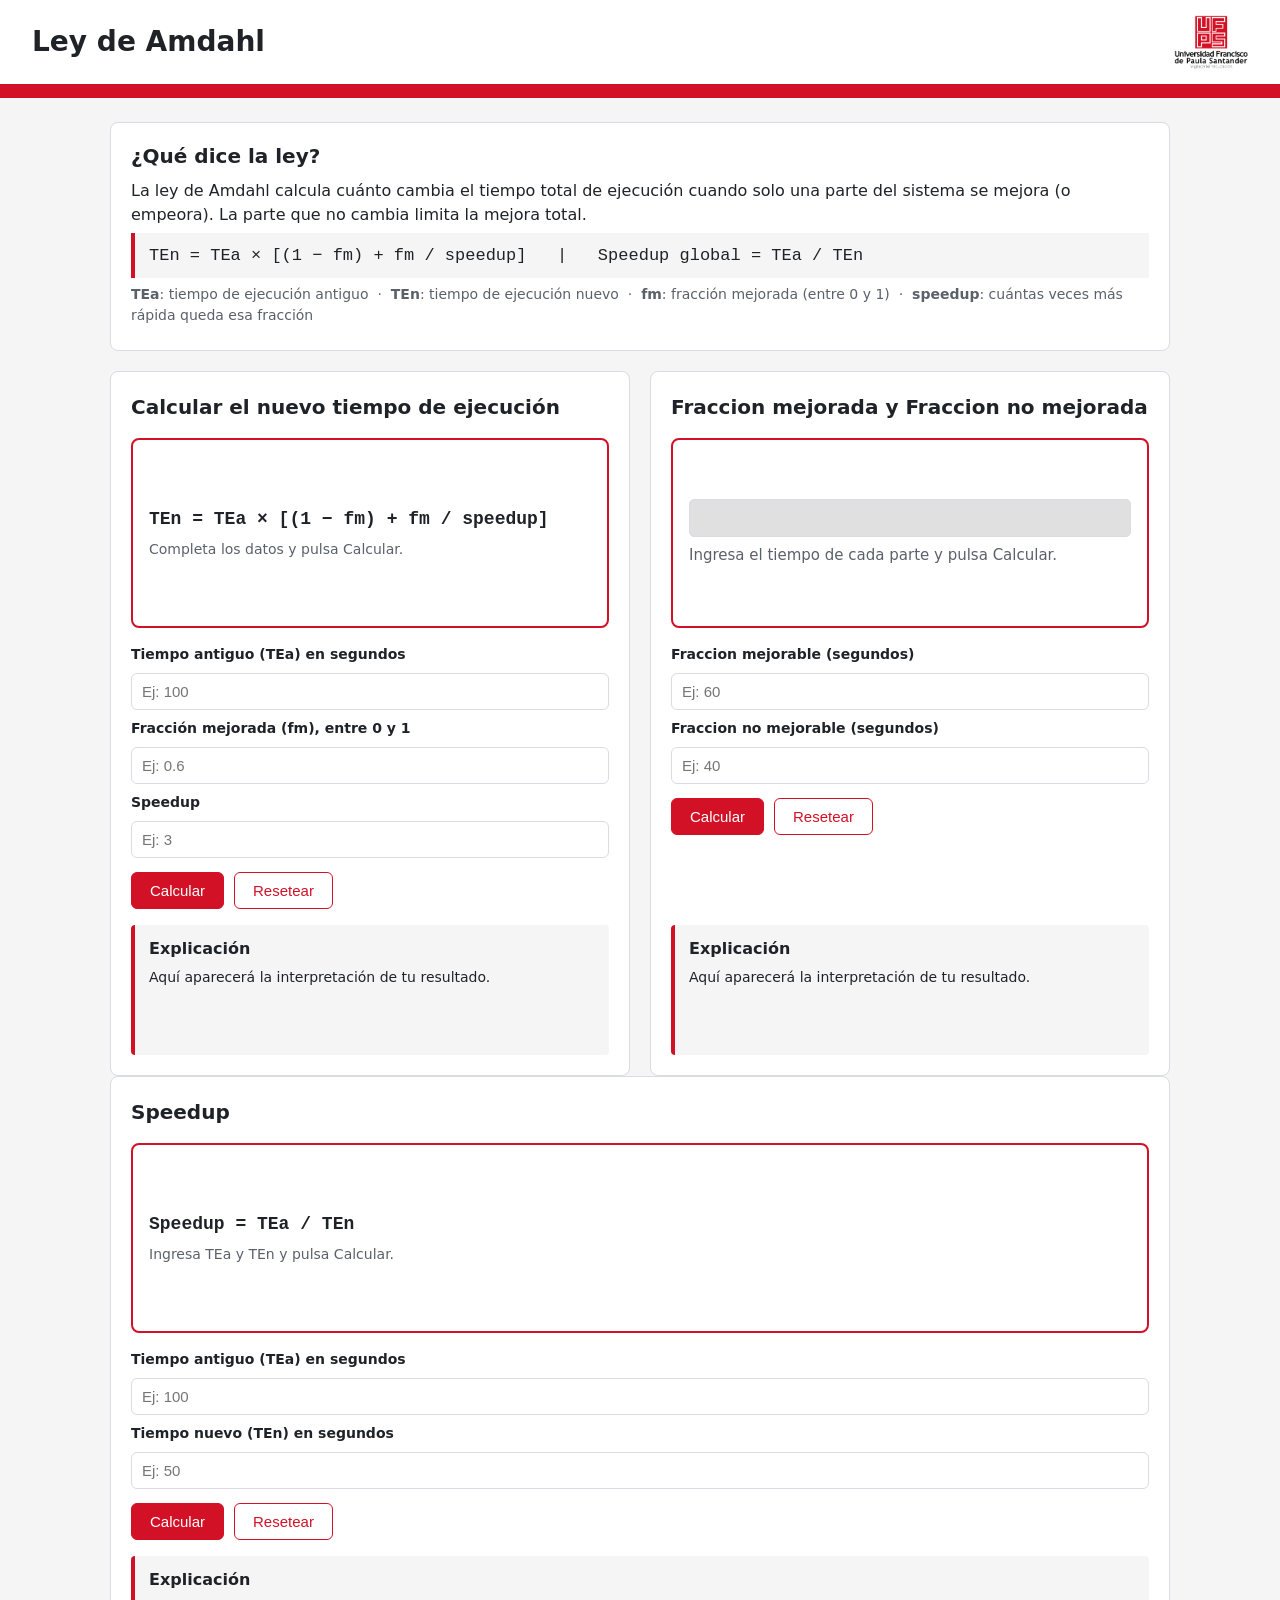
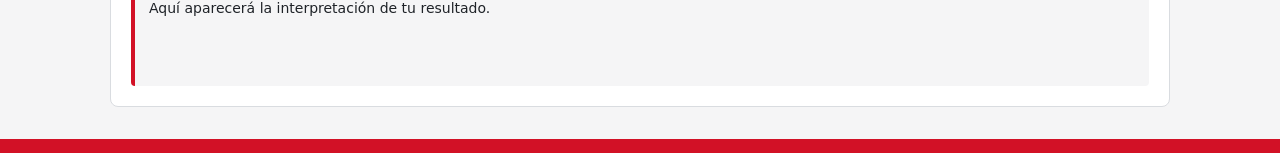
==== index.html @ 2c23c14c "Simulador" ====
<!DOCTYPE html>
<html lang="es">
<head>
    <meta charset="UTF-8">
    <meta name="viewport" content="width=device-width, initial-scale=1.0">
    <title>Ley de Amdahl</title>
    <link rel="stylesheet" href="style.css">
</head>
<body>
    <header id="header-ley">
        <h1>Ley de Amdahl</h1>
        <img src="logo.png" alt="Logo" id="logo" onerror="this.style.display='none'">
    </header>

    <div class="franja"></div>

    <main>
        <section id="seccion-explicacion">
            <h2>¿Qué dice la ley?</h2>
            <p>
                La ley de Amdahl calcula cuánto cambia el tiempo total de ejecución cuando
                solo una parte del sistema se mejora (o empeora). La parte que no cambia
                limita la mejora total.
            </p>
            <p class="formula-general">
                TEn = TEa × [(1 − fm) + fm / speedup] &nbsp;&nbsp;|&nbsp;&nbsp; Speedup global = TEa / TEn
            </p>
            <p class="leyenda">
                <b>TEa</b>: tiempo de ejecución antiguo &nbsp;·&nbsp;
                <b>TEn</b>: tiempo de ejecución nuevo &nbsp;·&nbsp;
                <b>fm</b>: fracción mejorada (entre 0 y 1) &nbsp;·&nbsp;
                <b>speedup</b>: cuántas veces más rápida queda esa fracción
            </p>
        </section>

        <section id="seccion-partes">
            <div id="seccion-unica-mejora" class="bloque">
                <h2>Calcular el nuevo tiempo de ejecución</h2>

                <div id="caja-1-mejora" class="caja-resultado">
                    <div class="formula">TEn = TEa × [(1 − fm) + fm / speedup]</div>
                    <div class="vacio">Completa los datos y pulsa Calcular.</div>
                </div>

                <form id="formulario-1-mejora" class="formulario">
                    <label for="input-ta-1-mejora">Tiempo antiguo (TEa) en segundos</label>
                    <input type="text" id="input-ta-1-mejora" inputmode="decimal" placeholder="Ej: 100">

                    <label for="input-fm-1-mejora">Fracción mejorada (fm), entre 0 y 1</label>
                    <input type="text" id="input-fm-1-mejora" inputmode="decimal" placeholder="Ej: 0.6">

                    <label for="input-speedup-1-mejora">Speedup</label>
                    <input type="text" id="input-speedup-1-mejora" inputmode="decimal" placeholder="Ej: 3">

                    <div class="botones">
                        <button type="submit" id="boton-enviar-1-mejora">Calcular</button>
                        <button type="reset" id="boton-reset-1-mejora" class="secundario">Resetear</button>
                    </div>
                </form>

                <div class="explicacion" id="explicacion-1-mejora">
                    <h3>Explicación</h3>
                    <p>Aquí aparecerá la interpretación de tu resultado.</p>
                </div>
            </div>

            
            <div id="seccion-multiple-mejora" class="bloque">
                <h2>Fraccion mejorada y Fraccion no mejorada </h2>

                <div id="caja-multiple-mejora" class="caja-resultado">
                    <div id="barra-total"></div>
                    <div id="texto-resultado" class="vacio">Ingresa el tiempo de cada parte y pulsa Calcular.</div>
                </div>

                <form id="formulario-multiple-mejora" class="formulario">
                    <label for="input-mejorable">Fraccion mejorable (segundos)</label>
                    <input type="text" id="input-mejorable" inputmode="decimal" placeholder="Ej: 60">

                    <label for="input-no-mejorable">Fraccion no mejorable (segundos)</label>
                    <input type="text" id="input-no-mejorable" inputmode="decimal" placeholder="Ej: 40">

                    <div class="botones">
                        <button type="submit" id="boton-enviar-multiple-mejora">Calcular</button>
                        <button type="reset" id="boton-reset-multiple-mejora" class="secundario">Resetear</button>
                    </div>
                </form>

                <div class="explicacion" id="explicacion-multiple-mejora">
                    <h3>Explicación</h3>
                    <p>Aquí aparecerá la interpretación de tu resultado.</p>
                </div>
            </div>
        </section>

    <div id="seccion-speedup" class="bloque">
        <h2>Speedup</h2>

        <div id="caja-speedup" class="caja-resultado">
            <div class="formula">Speedup = TEa / TEn</div>
            <div class="vacio">Ingresa TEa y TEn y pulsa Calcular.</div>
        </div>

        <form id="formulario-speedup" class="formulario">
            <label for="input-ta-speedup">Tiempo antiguo (TEa) en segundos</label>
            <input type="text" id="input-ta-speedup" inputmode="decimal" placeholder="Ej: 100">

            <label for="input-ten-speedup">Tiempo nuevo (TEn) en segundos</label>
            <input type="text" id="input-ten-speedup" inputmode="decimal" placeholder="Ej: 50">

            <div class="botones">
                <button type="submit" id="boton-enviar-speedup">Calcular</button>
                <button type="reset" id="boton-reset-speedup" class="secundario">Resetear</button>
            </div>
        </form>

        <div class="explicacion" id="explicacion-speedup">
            <h3>Explicación</h3>
            <p>Aquí aparecerá la interpretación de tu resultado.</p>
        </div>
    </div>

    </main>

    <div class="franja"></div>

    <script src="code.js"></script>
</body>
</html>
---- style.css ----
:root {
    --rojo: #D21126;
    --texto: #1f2328;
    --texto-suave: #5b616a;
    --borde: #d9dce0;
    --fondo: #f5f5f6;
    --mejorable: #2e7d32;
}

* {
    box-sizing: border-box;
}

body {
    margin: 0;
    font-family: "Segoe UI", system-ui, -apple-system, Arial, sans-serif;
    color: var(--texto);
    background: var(--fondo);
    line-height: 1.5;
}


#header-ley {
    display: flex;
    justify-content: space-between;
    align-items: center;
    padding: 14px 32px;
    background: #fff;
}

#header-ley h1 {
    margin: 0;
    font-size: 28px;
}

#logo {
    max-height: 56px;
    width: auto;
}

.franja {
    height: 14px;
    background-color: var(--rojo); 
}


main {
    max-width: 1100px;
    margin: 0 auto;
    padding: 24px 20px 32px;
}

#seccion-explicacion {
    background: #fff;
    border: 1px solid var(--borde);
    border-radius: 8px;
    padding: 18px 20px;
    margin-bottom: 20px;
}

#seccion-explicacion h2 {
    margin: 0 0 8px;
    font-size: 20px;
}

#seccion-explicacion p {
    margin: 6px 0;
}

.formula-general {
    font-family: Consolas, "Courier New", monospace;
    font-size: 17px;
    background: var(--fondo);
    padding: 10px 14px;
    border-left: 4px solid var(--rojo);
}

.leyenda {
    font-size: 14px;
    color: var(--texto-suave);
}


#seccion-partes {
    display: grid;
    grid-template-columns: 1fr 1fr; 
    gap: 20px;
    align-items: stretch;          
}

.bloque {
    display: flex;
    flex-direction: column;
    gap: 16px;
    background: #fff;
    border: 1px solid var(--borde);
    border-radius: 8px;
    padding: 20px;
}

.bloque h2 {
    margin: 0;
    font-size: 20px;
}


.caja-resultado {
    min-height: 190px;
    background: #fff;
    border: 2px solid var(--rojo);
    border-radius: 8px;
    padding: 14px 16px;
    display: flex;
    flex-direction: column;
    justify-content: center;
    gap: 6px;
    font-family: Consolas, "Courier New", monospace;
}

.caja-resultado .formula {
    font-size: 18px;
    font-weight: bold;
}

.caja-resultado .sustitucion {
    font-size: 15px;
    color: var(--texto-suave);
}

.caja-resultado .vacio {
    font-family: "Segoe UI", system-ui, Arial, sans-serif;
    font-size: 14px;
    color: var(--texto-suave);
}

.caja-resultado .error {
    font-family: "Segoe UI", system-ui, Arial, sans-serif;
    font-size: 15px;
    color: var(--rojo);
    font-weight: bold;
}

.resultado-final {
    margin-top: 8px;
    padding: 10px 14px;
    background: var(--rojo);
    color: #fff;
    border-radius: 6px;
    display: flex;
    justify-content: space-between;
    align-items: baseline;
    gap: 10px;
    font-family: "Segoe UI", system-ui, Arial, sans-serif;
}

.resultado-final span {
    font-size: 14px;
}

.resultado-final strong {
    font-size: 26px;
}


#barra-total {
    width: 100%;
    height: 38px;
    display: flex;
    border-radius: 5px;
    overflow: hidden;
    border: 1px solid var(--borde);
    background: #e0e0e0;
}

#barra-total div {
    display: flex;
    align-items: center;
    justify-content: center;
    color: #fff;
    font-family: "Segoe UI", system-ui, Arial, sans-serif;
    font-size: 13px;
    white-space: nowrap;
    overflow: hidden;
}

.seg-mejorable { background: var(--mejorable); }
.seg-no-mejorable { background: var(--rojo); }

#texto-resultado {
    font-size: 15px;
    line-height: 1.6;
}
.formulario {
    display: flex;
    flex-direction: column;
    gap: 8px;
}

.formulario label {
    font-size: 14px;
    font-weight: 600;
}

.formulario input {
    padding: 9px 10px;
    border: 1px solid var(--borde);
    border-radius: 6px;
    font-size: 15px;
}

.formulario input:focus {
    outline: 2px solid var(--rojo);
    outline-offset: 1px;
}

.botones {
    display: flex;
    gap: 10px;
    margin-top: 6px;
}

button {
    padding: 9px 18px;
    border: 1px solid var(--rojo);
    border-radius: 6px;
    background: var(--rojo);
    color: #fff;
    font-size: 15px;
    cursor: pointer;
}

button.secundario {
    background: #fff;
    color: var(--rojo);
}

button:hover {
    filter: brightness(0.92);
}


.explicacion {
    margin-top: auto;               /* se pega al fondo: ambos bloques quedan alineados */
    min-height: 130px;
    background: var(--fondo);
    border-left: 4px solid var(--rojo);
    border-radius: 4px;
    padding: 12px 14px;
}

.explicacion h3 {
    margin: 0 0 6px;
    font-size: 16px;
}

.explicacion p {
    margin: 4px 0;
    font-size: 14px;
}

@media (max-width: 800px) {
    #seccion-partes {
        grid-template-columns: 1fr;
    }
    #header-ley {
        padding: 12px 16px;
    }
}
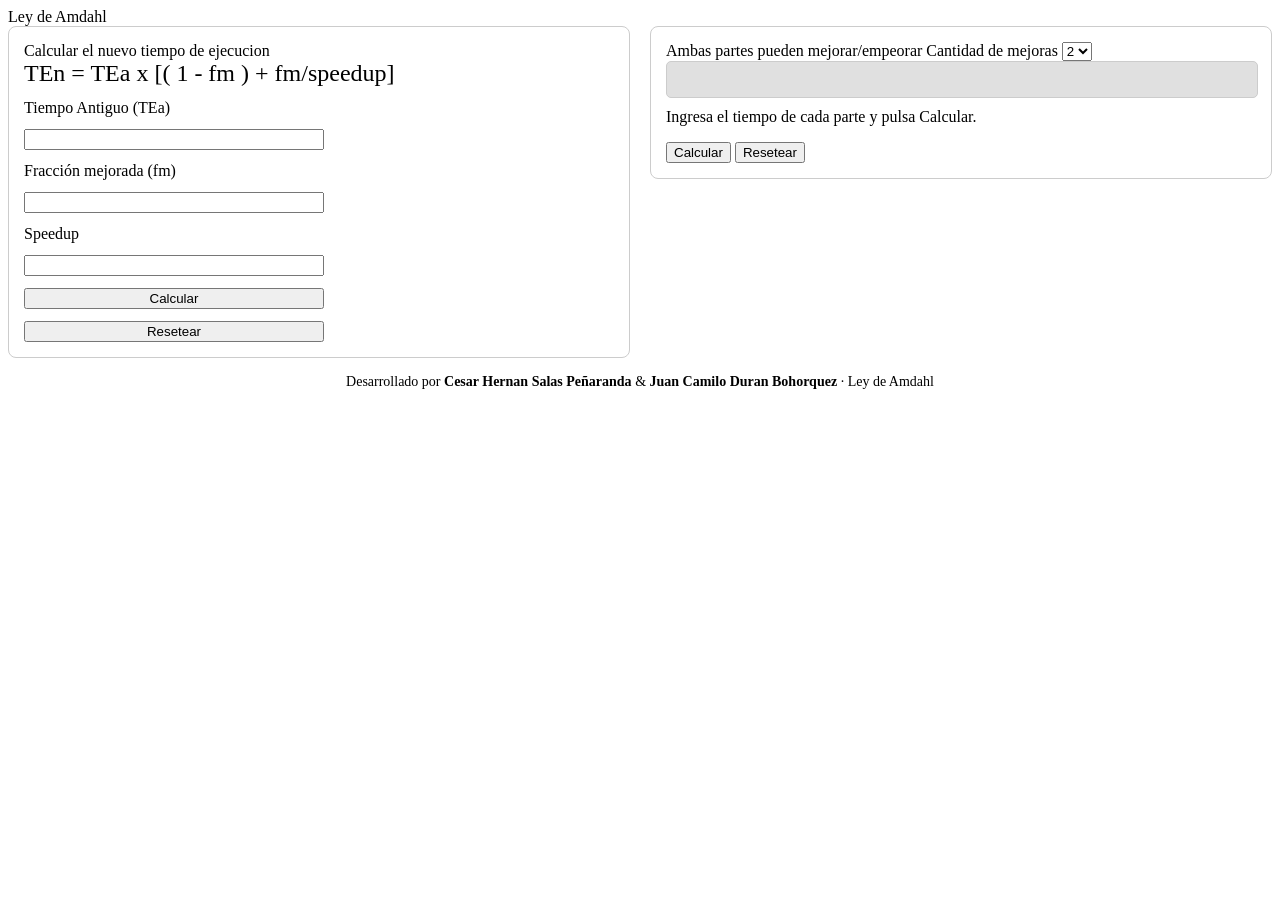
==== commit 570ccf43: "actualizar index.html" ====
--- a/index.html
+++ b/index.html
@@ -1,129 +1,57 @@
-<!DOCTYPE html>
-<html lang="es">
-<head>
-    <meta charset="UTF-8">
-    <meta name="viewport" content="width=device-width, initial-scale=1.0">
-    <title>Ley de Amdahl</title>
-    <link rel="stylesheet" href="style.css">
-</head>
-<body>
-    <header id="header-ley">
-        <h1>Ley de Amdahl</h1>
-        <img src="logo.png" alt="Logo" id="logo" onerror="this.style.display='none'">
-    </header>
-
-    <div class="franja"></div>
-
-    <main>
-        <section id="seccion-explicacion">
-            <h2>¿Qué dice la ley?</h2>
-            <p>
-                La ley de Amdahl calcula cuánto cambia el tiempo total de ejecución cuando
-                solo una parte del sistema se mejora (o empeora). La parte que no cambia
-                limita la mejora total.
-            </p>
-            <p class="formula-general">
-                TEn = TEa × [(1 − fm) + fm / speedup] &nbsp;&nbsp;|&nbsp;&nbsp; Speedup global = TEa / TEn
-            </p>
-            <p class="leyenda">
-                <b>TEa</b>: tiempo de ejecución antiguo &nbsp;·&nbsp;
-                <b>TEn</b>: tiempo de ejecución nuevo &nbsp;·&nbsp;
-                <b>fm</b>: fracción mejorada (entre 0 y 1) &nbsp;·&nbsp;
-                <b>speedup</b>: cuántas veces más rápida queda esa fracción
-            </p>
-        </section>
-
-        <section id="seccion-partes">
-            <div id="seccion-unica-mejora" class="bloque">
-                <h2>Calcular el nuevo tiempo de ejecución</h2>
-
-                <div id="caja-1-mejora" class="caja-resultado">
-                    <div class="formula">TEn = TEa × [(1 − fm) + fm / speedup]</div>
-                    <div class="vacio">Completa los datos y pulsa Calcular.</div>
-                </div>
-
-                <form id="formulario-1-mejora" class="formulario">
-                    <label for="input-ta-1-mejora">Tiempo antiguo (TEa) en segundos</label>
-                    <input type="text" id="input-ta-1-mejora" inputmode="decimal" placeholder="Ej: 100">
-
-                    <label for="input-fm-1-mejora">Fracción mejorada (fm), entre 0 y 1</label>
-                    <input type="text" id="input-fm-1-mejora" inputmode="decimal" placeholder="Ej: 0.6">
-
-                    <label for="input-speedup-1-mejora">Speedup</label>
-                    <input type="text" id="input-speedup-1-mejora" inputmode="decimal" placeholder="Ej: 3">
-
-                    <div class="botones">
-                        <button type="submit" id="boton-enviar-1-mejora">Calcular</button>
-                        <button type="reset" id="boton-reset-1-mejora" class="secundario">Resetear</button>
-                    </div>
-                </form>
-
-                <div class="explicacion" id="explicacion-1-mejora">
-                    <h3>Explicación</h3>
-                    <p>Aquí aparecerá la interpretación de tu resultado.</p>
-                </div>
-            </div>
-
-            
-            <div id="seccion-multiple-mejora" class="bloque">
-                <h2>Fraccion mejorada y Fraccion no mejorada </h2>
-
-                <div id="caja-multiple-mejora" class="caja-resultado">
-                    <div id="barra-total"></div>
-                    <div id="texto-resultado" class="vacio">Ingresa el tiempo de cada parte y pulsa Calcular.</div>
-                </div>
-
-                <form id="formulario-multiple-mejora" class="formulario">
-                    <label for="input-mejorable">Fraccion mejorable (segundos)</label>
-                    <input type="text" id="input-mejorable" inputmode="decimal" placeholder="Ej: 60">
-
-                    <label for="input-no-mejorable">Fraccion no mejorable (segundos)</label>
-                    <input type="text" id="input-no-mejorable" inputmode="decimal" placeholder="Ej: 40">
-
-                    <div class="botones">
-                        <button type="submit" id="boton-enviar-multiple-mejora">Calcular</button>
-                        <button type="reset" id="boton-reset-multiple-mejora" class="secundario">Resetear</button>
-                    </div>
-                </form>
-
-                <div class="explicacion" id="explicacion-multiple-mejora">
-                    <h3>Explicación</h3>
-                    <p>Aquí aparecerá la interpretación de tu resultado.</p>
-                </div>
-            </div>
-        </section>
-
-    <div id="seccion-speedup" class="bloque">
-        <h2>Speedup</h2>
-
-        <div id="caja-speedup" class="caja-resultado">
-            <div class="formula">Speedup = TEa / TEn</div>
-            <div class="vacio">Ingresa TEa y TEn y pulsa Calcular.</div>
-        </div>
-
-        <form id="formulario-speedup" class="formulario">
-            <label for="input-ta-speedup">Tiempo antiguo (TEa) en segundos</label>
-            <input type="text" id="input-ta-speedup" inputmode="decimal" placeholder="Ej: 100">
-
-            <label for="input-ten-speedup">Tiempo nuevo (TEn) en segundos</label>
-            <input type="text" id="input-ten-speedup" inputmode="decimal" placeholder="Ej: 50">
-
-            <div class="botones">
-                <button type="submit" id="boton-enviar-speedup">Calcular</button>
-                <button type="reset" id="boton-reset-speedup" class="secundario">Resetear</button>
-            </div>
-        </form>
-
-        <div class="explicacion" id="explicacion-speedup">
-            <h3>Explicación</h3>
-            <p>Aquí aparecerá la interpretación de tu resultado.</p>
-        </div>
-    </div>
-
-    </main>
-
-    <div class="franja"></div>
-
-    <script src="code.js"></script>
-</body>
-</html>
+<!DOCTYPE html>
+<html lang="en">
+<head>
+    <meta charset="UTF-8">
+    <meta name="viewport" content="width=device-width, initial-scale=1.0">
+    <title>Ley de Amdhal</title>
+    <link rel="stylesheet" href="style.css"></link>
+</head>
+<body>
+    <header id="header-ley"> Ley de Amdahl</header>
+    <section id="banner" style="background-color: #D21116">
+    </section>
+        <div>
+        </div>
+        
+    <section id="seccion-partes">
+        <div id="seccion-unica-mejora"> Calcular el nuevo tiempo de ejecucion 
+            <div id="caja-1-mejora" style="font-size: 24px"> TEn = TEa x [( 1 - fm ) + fm/speedup]</div>
+            <form id="formulario-1-mejora">
+                <div> </div>
+                <label> Tiempo Antiguo (TEa)</label>
+                <input type="text" id="input-ta-1-mejora">
+                <label> Fracción mejorada (fm)</label>
+                <input type="text" id="input-fm-1-mejora">
+                <label> Speedup</label>
+                <input type="text" id="input-speedup-1-mejora">
+                <button type="submit" id="boton-enviar-1-mejora">Calcular</button>
+                <button type="reset" id="boton-reset-1-mejora">Resetear</button>
+            </form>
+        </div>
+        <div id="seccion-multiple-mejora"> Ambas partes pueden mejorar/empeorar
+            <label for="selector-mejora"> Cantidad de mejoras
+            <select id="selector-mejora">
+                <option value="2">2</option>
+                <option value="3">3</option>
+                <option value="4">4</option>
+            </select>
+
+            <div id="caja-multiple-mejora">
+                
+            <div id="barra-total" style="width: 100%; height: 35px; background-color: #e0e0e0; display: flex; border-radius: 5px; overflow: hidden; border: 1px solid #ccc;"> 
+            </div>
+            <p id="texto-resultado" style="margin-top: 10px;"></p>
+            </div>
+            <form id="formulario-multiple-mejora">
+                <div id="contenedor-elecciones"></div>
+                <button type="submit" id="boton-enviar-multiple-mejora">Calcular</button>
+                <button type="reset" id="boton-reset-multiple-mejora">Resetear</button>
+            </form>
+        </div>
+    </section>
+    <footer id="footer-autor">
+    Desarrollado por <b>Cesar Hernan Salas Peñaranda</b> & <b>Juan Camilo Duran Bohorquez</b> · Ley de Amdahl
+    </footer>
+     <script src="code.js"> </script>
+</body>
+</html>
--- a/style.css
+++ b/style.css
@@ -1,268 +1,29 @@
-:root {
-    --rojo: #D21126;
-    --texto: #1f2328;
-    --texto-suave: #5b616a;
-    --borde: #d9dce0;
-    --fondo: #f5f5f6;
-    --mejorable: #2e7d32;
-}
-
-* {
-    box-sizing: border-box;
-}
-
-body {
-    margin: 0;
-    font-family: "Segoe UI", system-ui, -apple-system, Arial, sans-serif;
-    color: var(--texto);
-    background: var(--fondo);
-    line-height: 1.5;
-}
-
-
-#header-ley {
-    display: flex;
-    justify-content: space-between;
-    align-items: center;
-    padding: 14px 32px;
-    background: #fff;
-}
-
-#header-ley h1 {
-    margin: 0;
-    font-size: 28px;
-}
-
-#logo {
-    max-height: 56px;
-    width: auto;
-}
-
-.franja {
-    height: 14px;
-    background-color: var(--rojo); 
-}
-
-
-main {
-    max-width: 1100px;
-    margin: 0 auto;
-    padding: 24px 20px 32px;
-}
-
-#seccion-explicacion {
-    background: #fff;
-    border: 1px solid var(--borde);
-    border-radius: 8px;
-    padding: 18px 20px;
-    margin-bottom: 20px;
-}
-
-#seccion-explicacion h2 {
-    margin: 0 0 8px;
-    font-size: 20px;
-}
-
-#seccion-explicacion p {
-    margin: 6px 0;
-}
-
-.formula-general {
-    font-family: Consolas, "Courier New", monospace;
-    font-size: 17px;
-    background: var(--fondo);
-    padding: 10px 14px;
-    border-left: 4px solid var(--rojo);
-}
-
-.leyenda {
-    font-size: 14px;
-    color: var(--texto-suave);
-}
-
-
-#seccion-partes {
-    display: grid;
-    grid-template-columns: 1fr 1fr; 
-    gap: 20px;
-    align-items: stretch;          
-}
-
-.bloque {
-    display: flex;
-    flex-direction: column;
-    gap: 16px;
-    background: #fff;
-    border: 1px solid var(--borde);
-    border-radius: 8px;
-    padding: 20px;
-}
-
-.bloque h2 {
-    margin: 0;
-    font-size: 20px;
-}
-
-
-.caja-resultado {
-    min-height: 190px;
-    background: #fff;
-    border: 2px solid var(--rojo);
-    border-radius: 8px;
-    padding: 14px 16px;
-    display: flex;
-    flex-direction: column;
-    justify-content: center;
-    gap: 6px;
-    font-family: Consolas, "Courier New", monospace;
-}
-
-.caja-resultado .formula {
-    font-size: 18px;
-    font-weight: bold;
-}
-
-.caja-resultado .sustitucion {
-    font-size: 15px;
-    color: var(--texto-suave);
-}
-
-.caja-resultado .vacio {
-    font-family: "Segoe UI", system-ui, Arial, sans-serif;
-    font-size: 14px;
-    color: var(--texto-suave);
-}
-
-.caja-resultado .error {
-    font-family: "Segoe UI", system-ui, Arial, sans-serif;
-    font-size: 15px;
-    color: var(--rojo);
-    font-weight: bold;
-}
-
-.resultado-final {
-    margin-top: 8px;
-    padding: 10px 14px;
-    background: var(--rojo);
-    color: #fff;
-    border-radius: 6px;
-    display: flex;
-    justify-content: space-between;
-    align-items: baseline;
-    gap: 10px;
-    font-family: "Segoe UI", system-ui, Arial, sans-serif;
-}
-
-.resultado-final span {
-    font-size: 14px;
-}
-
-.resultado-final strong {
-    font-size: 26px;
-}
-
-
-#barra-total {
-    width: 100%;
-    height: 38px;
-    display: flex;
-    border-radius: 5px;
-    overflow: hidden;
-    border: 1px solid var(--borde);
-    background: #e0e0e0;
-}
-
-#barra-total div {
-    display: flex;
-    align-items: center;
-    justify-content: center;
-    color: #fff;
-    font-family: "Segoe UI", system-ui, Arial, sans-serif;
-    font-size: 13px;
-    white-space: nowrap;
-    overflow: hidden;
-}
-
-.seg-mejorable { background: var(--mejorable); }
-.seg-no-mejorable { background: var(--rojo); }
-
-#texto-resultado {
-    font-size: 15px;
-    line-height: 1.6;
-}
-.formulario {
-    display: flex;
-    flex-direction: column;
-    gap: 8px;
-}
-
-.formulario label {
-    font-size: 14px;
-    font-weight: 600;
-}
-
-.formulario input {
-    padding: 9px 10px;
-    border: 1px solid var(--borde);
-    border-radius: 6px;
-    font-size: 15px;
-}
-
-.formulario input:focus {
-    outline: 2px solid var(--rojo);
-    outline-offset: 1px;
-}
-
-.botones {
-    display: flex;
-    gap: 10px;
-    margin-top: 6px;
-}
-
-button {
-    padding: 9px 18px;
-    border: 1px solid var(--rojo);
-    border-radius: 6px;
-    background: var(--rojo);
-    color: #fff;
-    font-size: 15px;
-    cursor: pointer;
-}
-
-button.secundario {
-    background: #fff;
-    color: var(--rojo);
-}
-
-button:hover {
-    filter: brightness(0.92);
-}
-
-
-.explicacion {
-    margin-top: auto;               /* se pega al fondo: ambos bloques quedan alineados */
-    min-height: 130px;
-    background: var(--fondo);
-    border-left: 4px solid var(--rojo);
-    border-radius: 4px;
-    padding: 12px 14px;
-}
-
-.explicacion h3 {
-    margin: 0 0 6px;
-    font-size: 16px;
-}
-
-.explicacion p {
-    margin: 4px 0;
-    font-size: 14px;
-}
-
-@media (max-width: 800px) {
-    #seccion-partes {
-        grid-template-columns: 1fr;
-    }
-    #header-ley {
-        padding: 12px 16px;
-    }
-}
+#seccion-partes {
+    display: flex;
+    gap: 20px;          
+    align-items: start; 
+}
+
+
+#seccion-unica-mejora, 
+#seccion-multiple-mejora {
+    flex: 1;            
+    padding: 15px;      
+    border: 1px solid #ccc;
+    border-radius: 8px; 
+}
+
+#formulario-1-mejora {
+    display: flex;
+    flex-direction: column; 
+    gap: 12px;              
+    max-width: 300px;    
+}
+
+#footer-autor {
+    text-align: center;
+    padding: 16px 20px;
+    background: #fff;
+    color: var(--texto-suave);
+    font-size: 14px;
+}
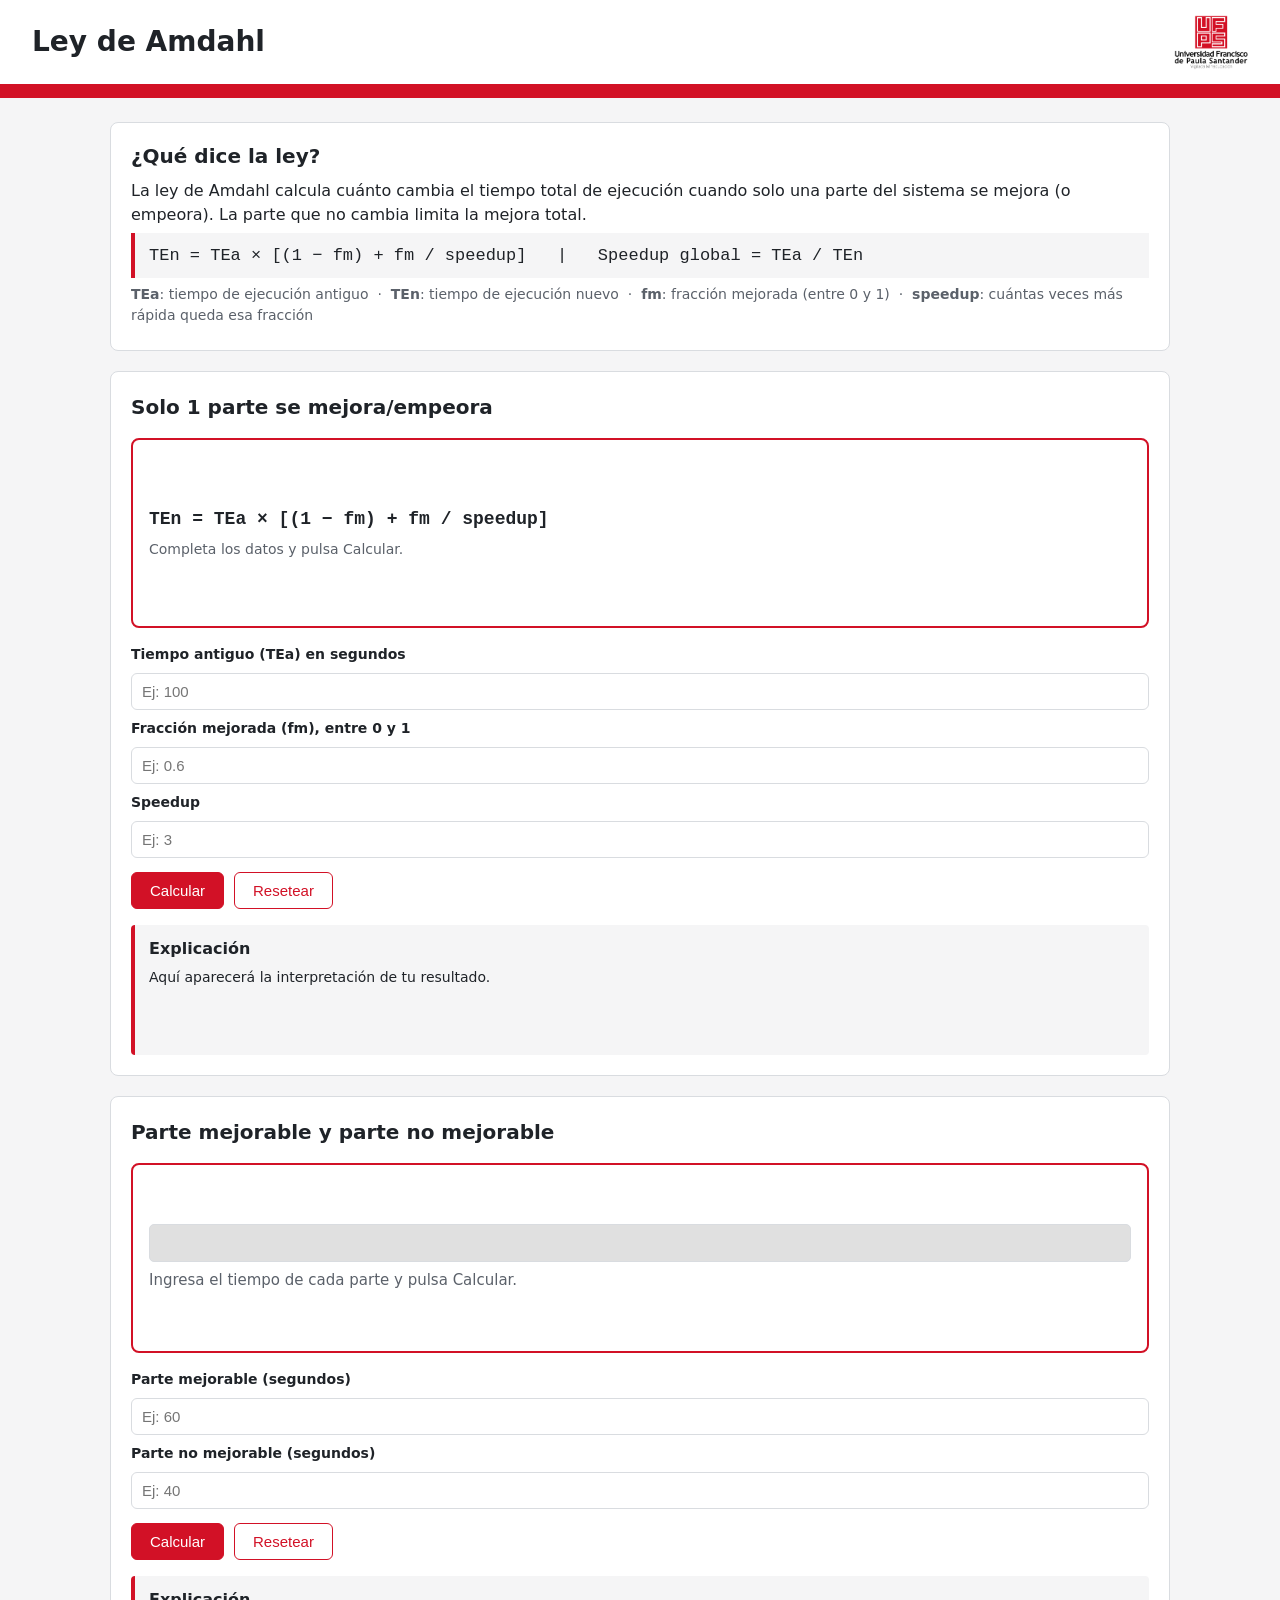
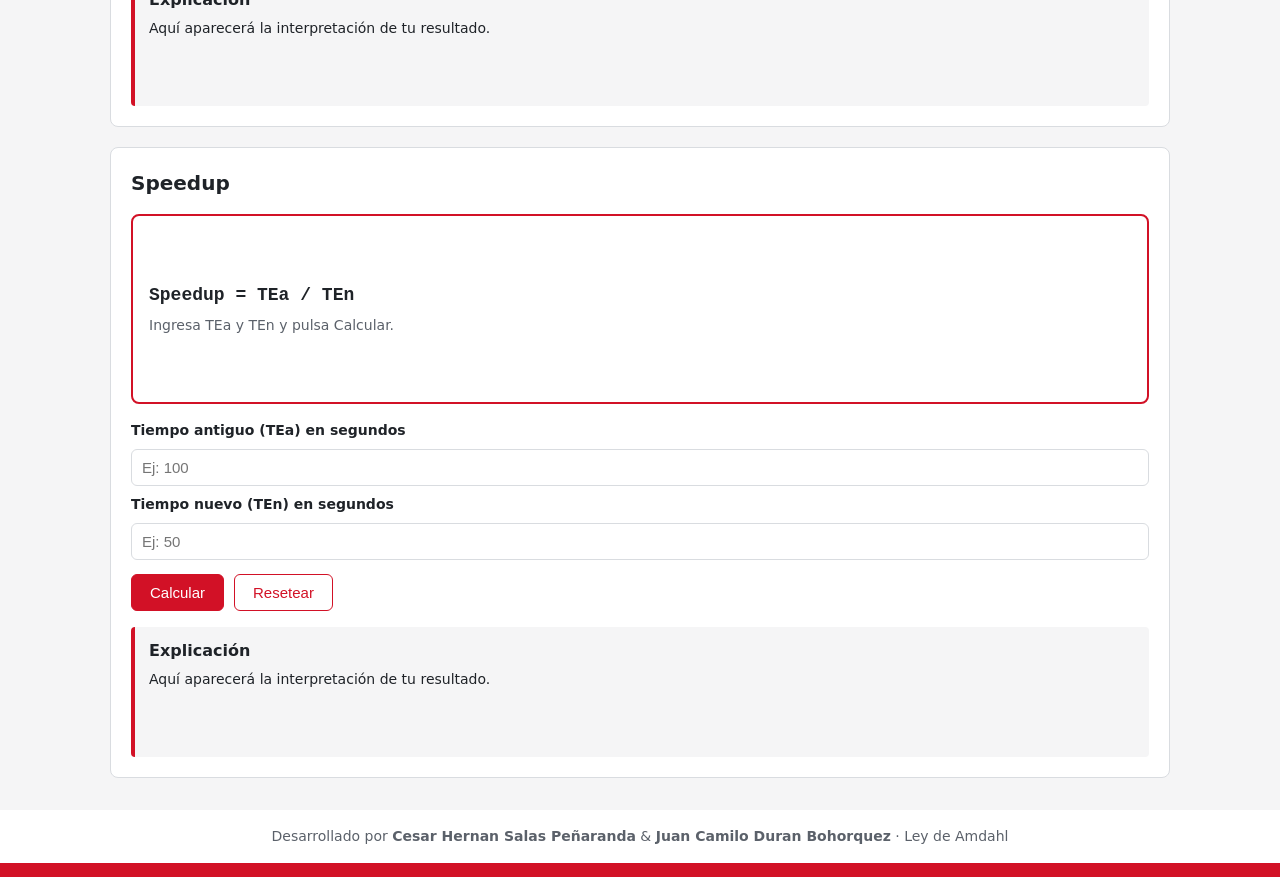
==== commit 389feba2: "Correcion de enlaces" ====
--- a/index.html
+++ b/index.html
@@ -1,57 +1,132 @@
-<!DOCTYPE html>
-<html lang="en">
-<head>
-    <meta charset="UTF-8">
-    <meta name="viewport" content="width=device-width, initial-scale=1.0">
-    <title>Ley de Amdhal</title>
-    <link rel="stylesheet" href="style.css"></link>
-</head>
-<body>
-    <header id="header-ley"> Ley de Amdahl</header>
-    <section id="banner" style="background-color: #D21116">
-    </section>
-        <div>
-        </div>
-        
-    <section id="seccion-partes">
-        <div id="seccion-unica-mejora"> Calcular el nuevo tiempo de ejecucion 
-            <div id="caja-1-mejora" style="font-size: 24px"> TEn = TEa x [( 1 - fm ) + fm/speedup]</div>
-            <form id="formulario-1-mejora">
-                <div> </div>
-                <label> Tiempo Antiguo (TEa)</label>
-                <input type="text" id="input-ta-1-mejora">
-                <label> Fracción mejorada (fm)</label>
-                <input type="text" id="input-fm-1-mejora">
-                <label> Speedup</label>
-                <input type="text" id="input-speedup-1-mejora">
-                <button type="submit" id="boton-enviar-1-mejora">Calcular</button>
-                <button type="reset" id="boton-reset-1-mejora">Resetear</button>
-            </form>
-        </div>
-        <div id="seccion-multiple-mejora"> Ambas partes pueden mejorar/empeorar
-            <label for="selector-mejora"> Cantidad de mejoras
-            <select id="selector-mejora">
-                <option value="2">2</option>
-                <option value="3">3</option>
-                <option value="4">4</option>
-            </select>
-
-            <div id="caja-multiple-mejora">
-                
-            <div id="barra-total" style="width: 100%; height: 35px; background-color: #e0e0e0; display: flex; border-radius: 5px; overflow: hidden; border: 1px solid #ccc;"> 
-            </div>
-            <p id="texto-resultado" style="margin-top: 10px;"></p>
-            </div>
-            <form id="formulario-multiple-mejora">
-                <div id="contenedor-elecciones"></div>
-                <button type="submit" id="boton-enviar-multiple-mejora">Calcular</button>
-                <button type="reset" id="boton-reset-multiple-mejora">Resetear</button>
-            </form>
-        </div>
-    </section>
-    <footer id="footer-autor">
-    Desarrollado por <b>Cesar Hernan Salas Peñaranda</b> & <b>Juan Camilo Duran Bohorquez</b> · Ley de Amdahl
-    </footer>
-     <script src="code.js"> </script>
-</body>
-</html>+<!DOCTYPE html>
+<html lang="es">
+<head>
+    <meta charset="UTF-8">
+    <meta name="viewport" content="width=device-width, initial-scale=1.0">
+    <title>Ley de Amdahl</title>
+    <link rel="stylesheet" href="style.css">
+</head>
+<body>
+    <header id="header-ley">
+        <h1>Ley de Amdahl</h1>
+        <!-- Logo: guarda tu imagen como "logo.png" en la misma carpeta que este archivo -->
+        <img src="logo.png" alt="Logo" id="logo" onerror="this.style.display='none'">
+    </header>
+
+    <div class="franja"></div>
+
+    <main>
+        <section id="seccion-explicacion">
+            <h2>¿Qué dice la ley?</h2>
+            <p>
+                La ley de Amdahl calcula cuánto cambia el tiempo total de ejecución cuando
+                solo una parte del sistema se mejora (o empeora). La parte que no cambia
+                limita la mejora total.
+            </p>
+            <p class="formula-general">
+                TEn = TEa × [(1 − fm) + fm / speedup] &nbsp;&nbsp;|&nbsp;&nbsp; Speedup global = TEa / TEn
+            </p>
+            <p class="leyenda">
+                <b>TEa</b>: tiempo de ejecución antiguo &nbsp;·&nbsp;
+                <b>TEn</b>: tiempo de ejecución nuevo &nbsp;·&nbsp;
+                <b>fm</b>: fracción mejorada (entre 0 y 1) &nbsp;·&nbsp;
+                <b>speedup</b>: cuántas veces más rápida queda esa fracción
+            </p>
+        </section>
+
+        <section id="seccion-partes">
+            <!-- BLOQUE 1 -->
+            <div id="seccion-unica-mejora" class="bloque">
+                <h2>Solo 1 parte se mejora/empeora</h2>
+
+                <div id="caja-1-mejora" class="caja-resultado">
+                    <div class="formula">TEn = TEa × [(1 − fm) + fm / speedup]</div>
+                    <div class="vacio">Completa los datos y pulsa Calcular.</div>
+                </div>
+
+                <form id="formulario-1-mejora" class="formulario">
+                    <label for="input-ta-1-mejora">Tiempo antiguo (TEa) en segundos</label>
+                    <input type="text" id="input-ta-1-mejora" inputmode="decimal" placeholder="Ej: 100">
+
+                    <label for="input-fm-1-mejora">Fracción mejorada (fm), entre 0 y 1</label>
+                    <input type="text" id="input-fm-1-mejora" inputmode="decimal" placeholder="Ej: 0.6">
+
+                    <label for="input-speedup-1-mejora">Speedup</label>
+                    <input type="text" id="input-speedup-1-mejora" inputmode="decimal" placeholder="Ej: 3">
+
+                    <div class="botones">
+                        <button type="submit" id="boton-enviar-1-mejora">Calcular</button>
+                        <button type="reset" id="boton-reset-1-mejora" class="secundario">Resetear</button>
+                    </div>
+                </form>
+
+                <div class="explicacion" id="explicacion-1-mejora">
+                    <h3>Explicación</h3>
+                    <p>Aquí aparecerá la interpretación de tu resultado.</p>
+                </div>
+            </div>
+
+            <!-- BLOQUE 2 -->
+            <div id="seccion-multiple-mejora" class="bloque">
+                <h2>Parte mejorable y parte no mejorable</h2>
+
+                <div id="caja-multiple-mejora" class="caja-resultado">
+                    <div id="barra-total"></div>
+                    <div id="texto-resultado" class="vacio">Ingresa el tiempo de cada parte y pulsa Calcular.</div>
+                </div>
+
+                <form id="formulario-multiple-mejora" class="formulario">
+                    <label for="input-mejorable">Parte mejorable (segundos)</label>
+                    <input type="text" id="input-mejorable" inputmode="decimal" placeholder="Ej: 60">
+
+                    <label for="input-no-mejorable">Parte no mejorable (segundos)</label>
+                    <input type="text" id="input-no-mejorable" inputmode="decimal" placeholder="Ej: 40">
+
+                    <div class="botones">
+                        <button type="submit" id="boton-enviar-multiple-mejora">Calcular</button>
+                        <button type="reset" id="boton-reset-multiple-mejora" class="secundario">Resetear</button>
+                    </div>
+                </form>
+
+                <div class="explicacion" id="explicacion-multiple-mejora">
+                    <h3>Explicación</h3>
+                    <p>Aquí aparecerá la interpretación de tu resultado.</p>
+                </div>
+            </div>
+
+            <div id="seccion-speedup" class="bloque">
+            <h2>Speedup</h2>
+
+            <div id="caja-speedup" class="caja-resultado">
+                <div class="formula">Speedup = TEa / TEn</div>
+                <div class="vacio">Ingresa TEa y TEn y pulsa Calcular.</div>
+            </div>
+
+            <form id="formulario-speedup" class="formulario">
+                <label for="input-ta-speedup">Tiempo antiguo (TEa) en segundos</label>
+                <input type="text" id="input-ta-speedup" inputmode="decimal" placeholder="Ej: 100">
+
+                <label for="input-ten-speedup">Tiempo nuevo (TEn) en segundos</label>
+                <input type="text" id="input-ten-speedup" inputmode="decimal" placeholder="Ej: 50">
+
+                <div class="botones">
+                    <button type="submit" id="boton-enviar-speedup">Calcular</button>
+                    <button type="reset" id="boton-reset-speedup" class="secundario">Resetear</button>
+                </div>
+            </form>
+
+            <div class="explicacion" id="explicacion-speedup">
+                <h3>Explicación</h3>
+                <p>Aquí aparecerá la interpretación de tu resultado.</p>
+            </div>
+        </div>
+        </section>
+    </main>
+    <footer id="footer-autor">
+    Desarrollado por <b>Cesar Hernan Salas Peñaranda</b> & <b>Juan Camilo Duran Bohorquez</b> · Ley de Amdahl
+    </footer>
+    <div class="franja"></div>
+
+    <script src="code.js"></script>
+</body>
+</html>
--- a/style.css
+++ b/style.css
@@ -1,29 +1,276 @@
-#seccion-partes {
-    display: flex;
-    gap: 20px;          
-    align-items: start; 
-}
-
-
-#seccion-unica-mejora, 
-#seccion-multiple-mejora {
-    flex: 1;            
-    padding: 15px;      
-    border: 1px solid #ccc;
-    border-radius: 8px; 
-}
-
-#formulario-1-mejora {
-    display: flex;
-    flex-direction: column; 
-    gap: 12px;              
-    max-width: 300px;    
-}
-
-#footer-autor {
-    text-align: center;
-    padding: 16px 20px;
-    background: #fff;
-    color: var(--texto-suave);
-    font-size: 14px;
-}+:root {
+    --rojo: #D21126;
+    --texto: #1f2328;
+    --texto-suave: #5b616a;
+    --borde: #d9dce0;
+    --fondo: #f5f5f6;
+    --mejorable: #2e7d32;
+}
+
+* {
+    box-sizing: border-box;
+}
+
+body {
+    margin: 0;
+    font-family: "Segoe UI", system-ui, -apple-system, Arial, sans-serif;
+    color: var(--texto);
+    background: var(--fondo);
+    line-height: 1.5;
+}
+
+
+#header-ley {
+    display: flex;
+    justify-content: space-between;
+    align-items: center;
+    padding: 14px 32px;
+    background: #fff;
+}
+
+#header-ley h1 {
+    margin: 0;
+    font-size: 28px;
+}
+
+#logo {
+    max-height: 56px;
+    width: auto;
+}
+
+.franja {
+    height: 14px;
+    background-color: var(--rojo); 
+}
+
+
+main {
+    max-width: 1100px;
+    margin: 0 auto;
+    padding: 24px 20px 32px;
+}
+
+#seccion-explicacion {
+    background: #fff;
+    border: 1px solid var(--borde);
+    border-radius: 8px;
+    padding: 18px 20px;
+    margin-bottom: 20px;
+}
+
+#seccion-explicacion h2 {
+    margin: 0 0 8px;
+    font-size: 20px;
+}
+
+#seccion-explicacion p {
+    margin: 6px 0;
+}
+
+.formula-general {
+    font-family: Consolas, "Courier New", monospace;
+    font-size: 17px;
+    background: var(--fondo);
+    padding: 10px 14px;
+    border-left: 4px solid var(--rojo);
+}
+
+.leyenda {
+    font-size: 14px;
+    color: var(--texto-suave);
+}
+
+
+#seccion-partes {
+    display: grid;
+    gap: 20px;
+    align-items: stretch;   
+    grid-template-columns: repeat(1, 3fr);       
+}
+
+.bloque {
+    display: flex;
+    flex-direction: column;
+    gap: 16px;
+    background: #fff;
+    border: 1px solid var(--borde);
+    border-radius: 8px;
+    padding: 20px;
+}
+
+.bloque h2 {
+    margin: 0;
+    font-size: 20px;
+}
+
+
+.caja-resultado {
+    min-height: 190px;
+    background: #fff;
+    border: 2px solid var(--rojo);
+    border-radius: 8px;
+    padding: 14px 16px;
+    display: flex;
+    flex-direction: column;
+    justify-content: center;
+    gap: 6px;
+    font-family: Consolas, "Courier New", monospace;
+}
+
+.caja-resultado .formula {
+    font-size: 18px;
+    font-weight: bold;
+}
+
+.caja-resultado .sustitucion {
+    font-size: 15px;
+    color: var(--texto-suave);
+}
+
+.caja-resultado .vacio {
+    font-family: "Segoe UI", system-ui, Arial, sans-serif;
+    font-size: 14px;
+    color: var(--texto-suave);
+}
+
+.caja-resultado .error {
+    font-family: "Segoe UI", system-ui, Arial, sans-serif;
+    font-size: 15px;
+    color: var(--rojo);
+    font-weight: bold;
+}
+
+.resultado-final {
+    margin-top: 8px;
+    padding: 10px 14px;
+    background: var(--rojo);
+    color: #fff;
+    border-radius: 6px;
+    display: flex;
+    justify-content: space-between;
+    align-items: baseline;
+    gap: 10px;
+    font-family: "Segoe UI", system-ui, Arial, sans-serif;
+}
+
+.resultado-final span {
+    font-size: 14px;
+}
+
+.resultado-final strong {
+    font-size: 26px;
+}
+
+
+#barra-total {
+    width: 100%;
+    height: 38px;
+    display: flex;
+    border-radius: 5px;
+    overflow: hidden;
+    border: 1px solid var(--borde);
+    background: #e0e0e0;
+}
+
+#barra-total div {
+    display: flex;
+    align-items: center;
+    justify-content: center;
+    color: #fff;
+    font-family: "Segoe UI", system-ui, Arial, sans-serif;
+    font-size: 13px;
+    white-space: nowrap;
+    overflow: hidden;
+}
+
+.seg-mejorable { background: var(--mejorable); }
+.seg-no-mejorable { background: var(--rojo); }
+
+#texto-resultado {
+    font-size: 15px;
+    line-height: 1.6;
+}
+.formulario {
+    display: flex;
+    flex-direction: column;
+    gap: 8px;
+}
+
+.formulario label {
+    font-size: 14px;
+    font-weight: 600;
+}
+
+.formulario input {
+    padding: 9px 10px;
+    border: 1px solid var(--borde);
+    border-radius: 6px;
+    font-size: 15px;
+}
+
+.formulario input:focus {
+    outline: 2px solid var(--rojo);
+    outline-offset: 1px;
+}
+
+.botones {
+    display: flex;
+    gap: 10px;
+    margin-top: 6px;
+}
+
+button {
+    padding: 9px 18px;
+    border: 1px solid var(--rojo);
+    border-radius: 6px;
+    background: var(--rojo);
+    color: #fff;
+    font-size: 15px;
+    cursor: pointer;
+}
+
+button.secundario {
+    background: #fff;
+    color: var(--rojo);
+}
+
+button:hover {
+    filter: brightness(0.92);
+}
+
+
+.explicacion {
+    margin-top: auto;               /* se pega al fondo: ambos bloques quedan alineados */
+    min-height: 130px;
+    background: var(--fondo);
+    border-left: 4px solid var(--rojo);
+    border-radius: 4px;
+    padding: 12px 14px;
+}
+
+.explicacion h3 {
+    margin: 0 0 6px;
+    font-size: 16px;
+}
+
+.explicacion p {
+    margin: 4px 0;
+    font-size: 14px;
+}
+
+@media (max-width: 800px) {
+    #seccion-partes {
+        grid-template-columns: 1fr;
+    }
+    #header-ley {
+        padding: 12px 16px;
+    }
+}
+
+#footer-autor {
+    text-align: center;
+    padding: 16px 20px;
+    background: #fff;
+    color: var(--texto-suave);
+    font-size: 14px;
+}
